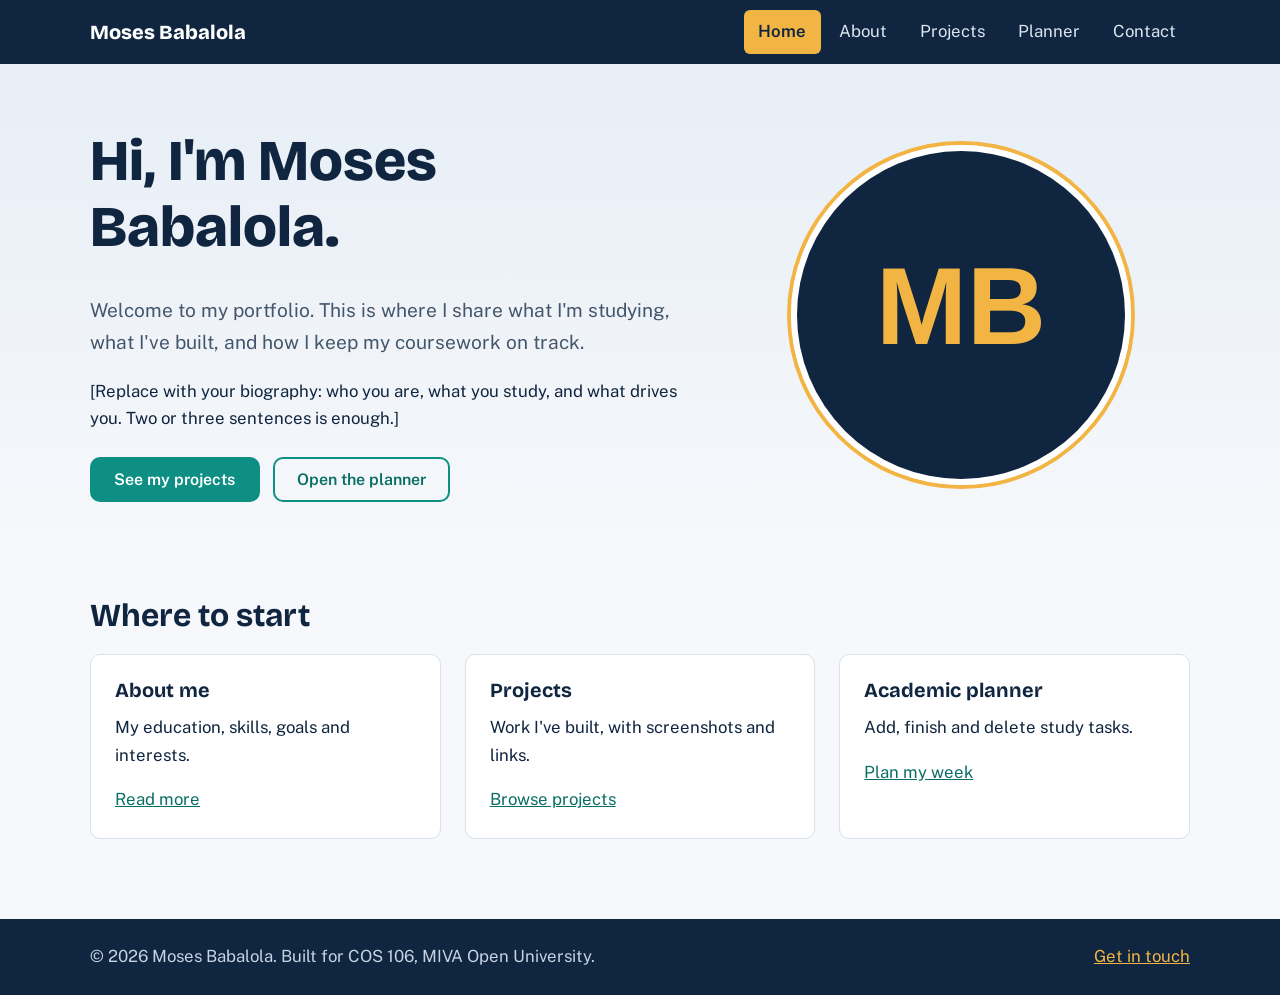
==== index.html @ 461c37a0 "Add files via upload" ====
<!DOCTYPE html>
<html lang="en">
<head>
  <meta charset="UTF-8">
  <meta name="viewport" content="width=device-width, initial-scale=1">
  <meta name="description" content="Student portfolio and academic planner of Moses Babalola.">
  <title>Home | Moses Babalola</title>
  <link rel="preconnect" href="https://fonts.googleapis.com">
  <link rel="preconnect" href="https://fonts.gstatic.com" crossorigin>
  <link href="https://fonts.googleapis.com/css2?family=Bricolage+Grotesque:wght@500;700;800&family=Public+Sans:wght@400;500;600&display=swap" rel="stylesheet">
  <link rel="stylesheet" href="css/style.css">
</head>
<body>
  <a class="skip" href="#main">Skip to content</a>
  <header class="site-header">
    <div class="wrap bar">
      <a class="brand" href="index.html">Moses Babalola</a>
      <button class="nav-toggle" aria-expanded="false" aria-controls="menu">Menu</button>
      <nav aria-label="Main">
        <ul id="menu" class="menu">
        <li><a href="index.html" aria-current="page">Home</a></li>
        <li><a href="about.html">About</a></li>
        <li><a href="projects.html">Projects</a></li>
        <li><a href="planner.html">Planner</a></li>
        <li><a href="contact.html">Contact</a></li>
        </ul>
      </nav>
    </div>
  </header>
  <main id="main">
    <section class="hero">
      <div class="wrap hero-grid">
        <div class="hero-text">
          <h1>Hi, I'm Moses Babalola.</h1>
          <p class="lead">Welcome to my portfolio. This is where I share what I'm studying, what I've built, and how I keep my coursework on track.</p>
          <p>[Replace with your biography: who you are, what you study, and what drives you. Two or three sentences is enough.]</p>
          <div class="actions">
            <a class="btn" href="projects.html">See my projects</a>
            <a class="btn btn-ghost" href="planner.html">Open the planner</a>
          </div>
        </div>
        <figure class="hero-photo">
          <img src="images/profile.svg" alt="Portrait of Moses Babalola (replace with your photograph)" width="360" height="360">
        </figure>
      </div>
    </section>

    <section class="wrap section">
      <h2>Where to start</h2>
      <div class="grid-3">
        <article class="card"><h3>About me</h3><p>My education, skills, goals and interests.</p><a href="about.html">Read more</a></article>
        <article class="card"><h3>Projects</h3><p>Work I've built, with screenshots and links.</p><a href="projects.html">Browse projects</a></article>
        <article class="card"><h3>Academic planner</h3><p>Add, finish and delete study tasks.</p><a href="planner.html">Plan my week</a></article>
      </div>
    </section>
  </main>
  <footer class="site-footer">
    <div class="wrap foot">
      <p>&copy; 2026 Moses Babalola. Built for COS 106, MIVA Open University.</p>
      <p><a href="contact.html">Get in touch</a></p>
    </div>
  </footer>
  <script src="js/main.js"></script>
</body>
</html>
---- css/style.css ----
:root{
  --ink:#10253f; --ink-soft:#44566b; --paper:#f6f8fb; --surface:#ffffff;
  --line:#d9e1ea; --accent:#0e8f83; --accent-dark:#0a6f66; --highlight:#f2b544;
  --danger:#b3261e; --ok:#1b7a3d; --radius:10px;
  --font-head:"Bricolage Grotesque","Segoe UI",Arial,sans-serif;
  --font-body:"Public Sans","Segoe UI",Arial,sans-serif;
}
*,*::before,*::after{box-sizing:border-box}
html{scroll-behavior:smooth}
body{margin:0;font-family:var(--font-body);color:var(--ink);background:var(--paper);line-height:1.65;font-size:1.05rem}
img,video{max-width:100%;height:auto;display:block}
h1,h2,h3{font-family:var(--font-head);line-height:1.15;margin:0 0 .6em}
h1{font-size:clamp(2.2rem,5vw,3.6rem);font-weight:800}
h2{font-size:clamp(1.5rem,3vw,2rem);font-weight:700}
h3{font-size:1.25rem;font-weight:700}
p{margin:0 0 1em;max-width:70ch}
a{color:var(--accent-dark)}
a:hover{color:var(--ink)}
:focus-visible{outline:3px solid var(--highlight);outline-offset:3px}
.wrap{width:min(1100px,100% - 2.5rem);margin-inline:auto}
.narrow{max-width:680px}
.section{padding:3rem 0}
.lead{font-size:1.2rem;color:var(--ink-soft)}
.note{font-size:.9rem;color:var(--ink-soft)}
.skip{position:absolute;left:-999px;top:0;background:var(--highlight);color:var(--ink);padding:.5rem 1rem;z-index:100}
.skip:focus{left:0}

/* Header and navigation */
.site-header{background:var(--ink);position:sticky;top:0;z-index:50}
.bar{display:flex;align-items:center;justify-content:space-between;gap:1rem;min-height:64px;flex-wrap:wrap}
.brand{font-family:var(--font-head);font-weight:800;font-size:1.25rem;color:#fff;text-decoration:none}
.menu{display:flex;gap:.25rem;list-style:none;margin:0;padding:0}
.menu a{display:block;color:#dbe6f2;text-decoration:none;padding:.5rem .9rem;border-radius:6px;transition:background .2s,color .2s}
.menu a:hover{background:rgba(255,255,255,.12);color:#fff}
.menu a[aria-current="page"]{background:var(--highlight);color:var(--ink);font-weight:600}
.nav-toggle{display:none;background:transparent;color:#fff;border:1px solid rgba(255,255,255,.5);border-radius:6px;padding:.4rem .9rem;font:inherit;cursor:pointer}

/* Hero */
.hero{background:linear-gradient(180deg,#e7eef6 0,var(--paper) 100%);padding:4rem 0 3rem}
.hero-grid{display:grid;grid-template-columns:1.3fr 1fr;gap:3rem;align-items:center}
.hero-text{animation:rise .7s ease-out both}
.hero-photo{margin:0;justify-self:center}
.hero-photo img{width:min(340px,80vw);aspect-ratio:1;border-radius:50%;object-fit:cover;border:6px solid var(--surface);box-shadow:0 0 0 4px var(--highlight)}
@keyframes rise{from{opacity:0;transform:translateY(14px)}to{opacity:1;transform:none}}

/* Buttons */
.actions{display:flex;gap:.8rem;flex-wrap:wrap;margin-top:1.5rem}
.btn{display:inline-block;background:var(--accent);color:#fff;border:2px solid var(--accent);border-radius:var(--radius);padding:.7rem 1.4rem;font:600 1rem var(--font-body);text-decoration:none;cursor:pointer;transition:background .2s,transform .15s,color .2s}
.btn:hover{background:var(--accent-dark);border-color:var(--accent-dark);color:#fff;transform:translateY(-2px)}
.btn:disabled{opacity:.5;cursor:not-allowed;transform:none}
.btn-ghost{background:transparent;color:var(--accent-dark)}
.btn-ghost:hover{color:#fff}

/* Layout helpers */
.grid-3{display:grid;grid-template-columns:repeat(auto-fit,minmax(260px,1fr));gap:1.5rem}
.two-col{display:grid;grid-template-columns:1fr 1fr;gap:3rem}
.card{background:var(--surface);border:1px solid var(--line);border-radius:var(--radius);padding:1.5rem;transition:transform .2s,box-shadow .2s}
.card:hover{transform:translateY(-4px);box-shadow:0 10px 24px rgba(16,37,63,.1)}
.project{padding:0;overflow:hidden}
.project img{width:100%;aspect-ratio:5/3;object-fit:cover;background:var(--line)}
.project-body{padding:1.25rem 1.5rem 1.5rem}
.tags{font-size:.9rem;color:var(--ink-soft)}
.links{display:flex;gap:1.2rem;margin:0}

/* About page */
.timeline{padding-left:1.2rem}
.timeline li{margin-bottom:.8rem;padding-left:.4rem}
.ticks{list-style:none;padding:0}
.ticks li{padding-left:1.7rem;position:relative;margin-bottom:.5rem}
.ticks li::before{content:"";position:absolute;left:0;top:.45em;width:.9rem;height:.5rem;border-left:3px solid var(--accent);border-bottom:3px solid var(--accent);transform:rotate(-45deg) scale(.8)}
.table-scroll{overflow-x:auto}
table{width:100%;border-collapse:collapse;background:var(--surface)}
caption{text-align:left;font-weight:600;padding-bottom:.6rem}
th,td{text-align:left;padding:.75rem 1rem;border-bottom:1px solid var(--line)}
thead th{background:var(--ink);color:#fff}
tbody tr:hover{background:#eef4f9}
video,audio{width:100%;border-radius:var(--radius);margin-bottom:.4rem}
audio{margin-top:1rem}
code{background:#e6edf4;padding:.1em .4em;border-radius:4px;font-size:.9em}

/* Forms */
.panel{background:var(--surface);border:1px solid var(--line);border-radius:var(--radius);padding:1.5rem}
#task-form{display:flex;gap:1rem;align-items:flex-end;flex-wrap:wrap}
.stack{display:grid;gap:1.1rem}
.field{display:flex;flex-direction:column;gap:.35rem}
.field.grow{flex:1 1 260px}
label{font-weight:600;font-size:.95rem}
input,textarea{font:inherit;color:var(--ink);padding:.7rem .9rem;border:1.5px solid #b7c4d3;border-radius:8px;background:#fff;transition:border-color .2s,box-shadow .2s}
input:focus,textarea:focus{outline:none;border-color:var(--accent);box-shadow:0 0 0 3px rgba(14,143,131,.2)}
.invalid{border-color:var(--danger)}
.error{color:var(--danger);font-size:.9rem;min-height:1.2em;margin:0}
.success{color:var(--ok);font-weight:600;margin:0}

/* Planner list */
.planner-head{display:flex;justify-content:space-between;align-items:center;margin:2rem 0 .8rem;flex-wrap:wrap;gap:.5rem}
.planner-head p{margin:0;font-weight:600}
.tasks{list-style:none;padding:0;margin:0;display:grid;gap:.7rem}
.task{display:flex;align-items:center;gap:.9rem;background:var(--surface);border:1px solid var(--line);border-left:5px solid var(--accent);border-radius:var(--radius);padding:.8rem 1rem;animation:rise .3s ease-out both}
.task input[type=checkbox]{width:1.3rem;height:1.3rem;accent-color:var(--accent);flex:none}
.task-text{flex:1;word-break:break-word}
.task-due{font-size:.85rem;color:var(--ink-soft);display:block}
.task.done{border-left-color:var(--ok);opacity:.75}
.task.done .task-text strong{text-decoration:line-through;font-weight:400}
.task-delete{background:transparent;color:var(--danger);border:1.5px solid var(--danger);border-radius:8px;padding:.35rem .8rem;font:600 .9rem var(--font-body);cursor:pointer;transition:background .2s,color .2s}
.task-delete:hover{background:var(--danger);color:#fff}
.empty{color:var(--ink-soft)}

/* Footer */
.site-footer{background:var(--ink);color:#c5d3e2;margin-top:2rem;padding:1.5rem 0}
.foot{display:flex;justify-content:space-between;flex-wrap:wrap;gap:.5rem}
.foot p{margin:0}
.site-footer a{color:var(--highlight)}

/* Responsive */
@media (max-width:760px){
  .hero-grid,.two-col{grid-template-columns:1fr;gap:2rem}
  .hero-photo{order:-1}
  .nav-toggle{display:inline-block}
  nav{width:100%}
  .menu{display:none;flex-direction:column;padding-bottom:.8rem}
  .menu.open{display:flex}
  .section{padding:2rem 0}
}
@media (prefers-reduced-motion:reduce){
  *,*::before,*::after{animation:none!important;transition:none!important;scroll-behavior:auto!important}
}
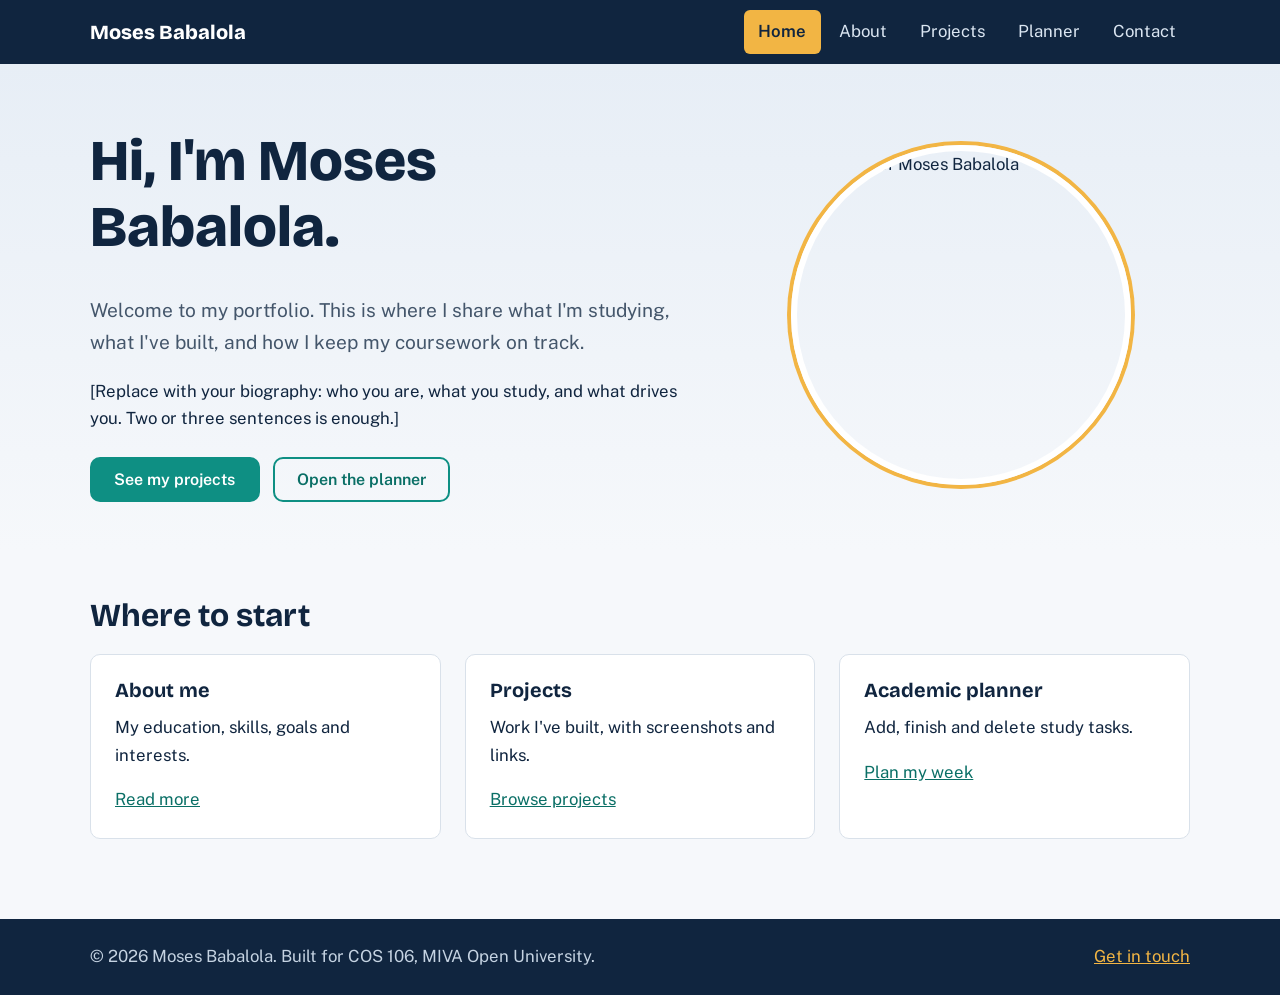
==== commit 7c32f287: "Update index.html" ====
--- a/index.html
+++ b/index.html
@@ -40,7 +40,7 @@
           </div>
         </div>
         <figure class="hero-photo">
-          <img src="images/profile.svg" alt="Portrait of Moses Babalola (replace with your photograph)" width="360" height="360">
+          <img src="images/"C:\Users\hp\OneDrive\Pictures\Passport.jpg"" alt="Portrait of Moses Babalola" width="360" height="360">
         </figure>
       </div>
     </section>
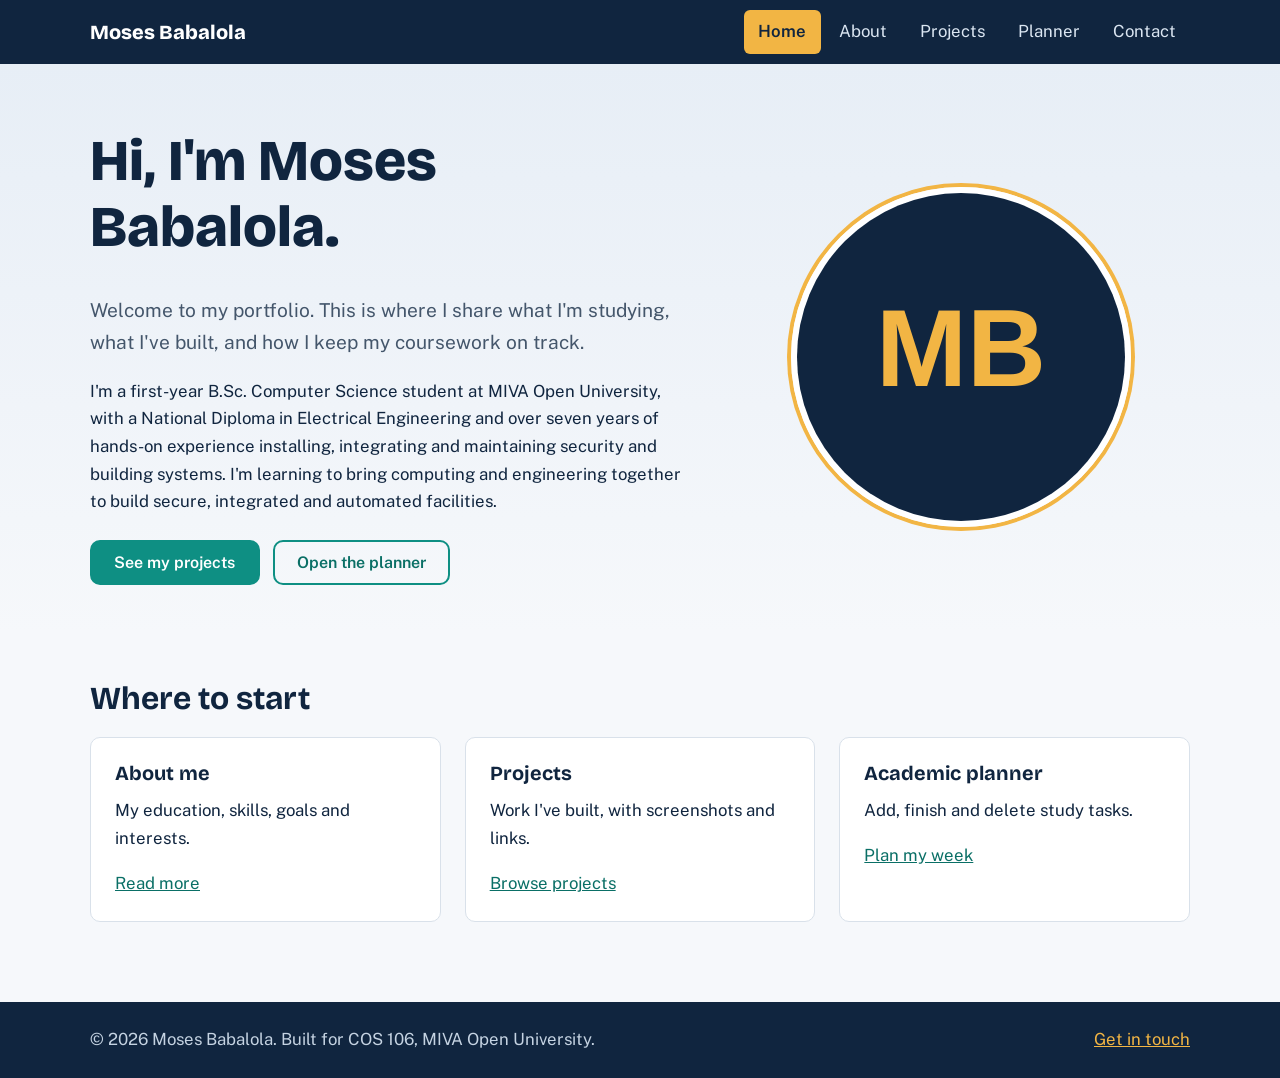
==== commit d704b015: "Add files via upload" ====
--- a/index.html
+++ b/index.html
@@ -33,14 +33,14 @@
         <div class="hero-text">
           <h1>Hi, I'm Moses Babalola.</h1>
           <p class="lead">Welcome to my portfolio. This is where I share what I'm studying, what I've built, and how I keep my coursework on track.</p>
-          <p>[Replace with your biography: who you are, what you study, and what drives you. Two or three sentences is enough.]</p>
+          <p>I'm a first-year B.Sc. Computer Science student at MIVA Open University, with a National Diploma in Electrical Engineering and over seven years of hands-on experience installing, integrating and maintaining security and building systems. I'm learning to bring computing and engineering together to build secure, integrated and automated facilities.</p>
           <div class="actions">
             <a class="btn" href="projects.html">See my projects</a>
             <a class="btn btn-ghost" href="planner.html">Open the planner</a>
           </div>
         </div>
         <figure class="hero-photo">
-          <img src="images/"C:\Users\hp\OneDrive\Pictures\Passport.jpg"" alt="Portrait of Moses Babalola" width="360" height="360">
+          <img src="images/profile.svg" alt="Portrait of Moses Babalola" width="360" height="360">
         </figure>
       </div>
     </section>
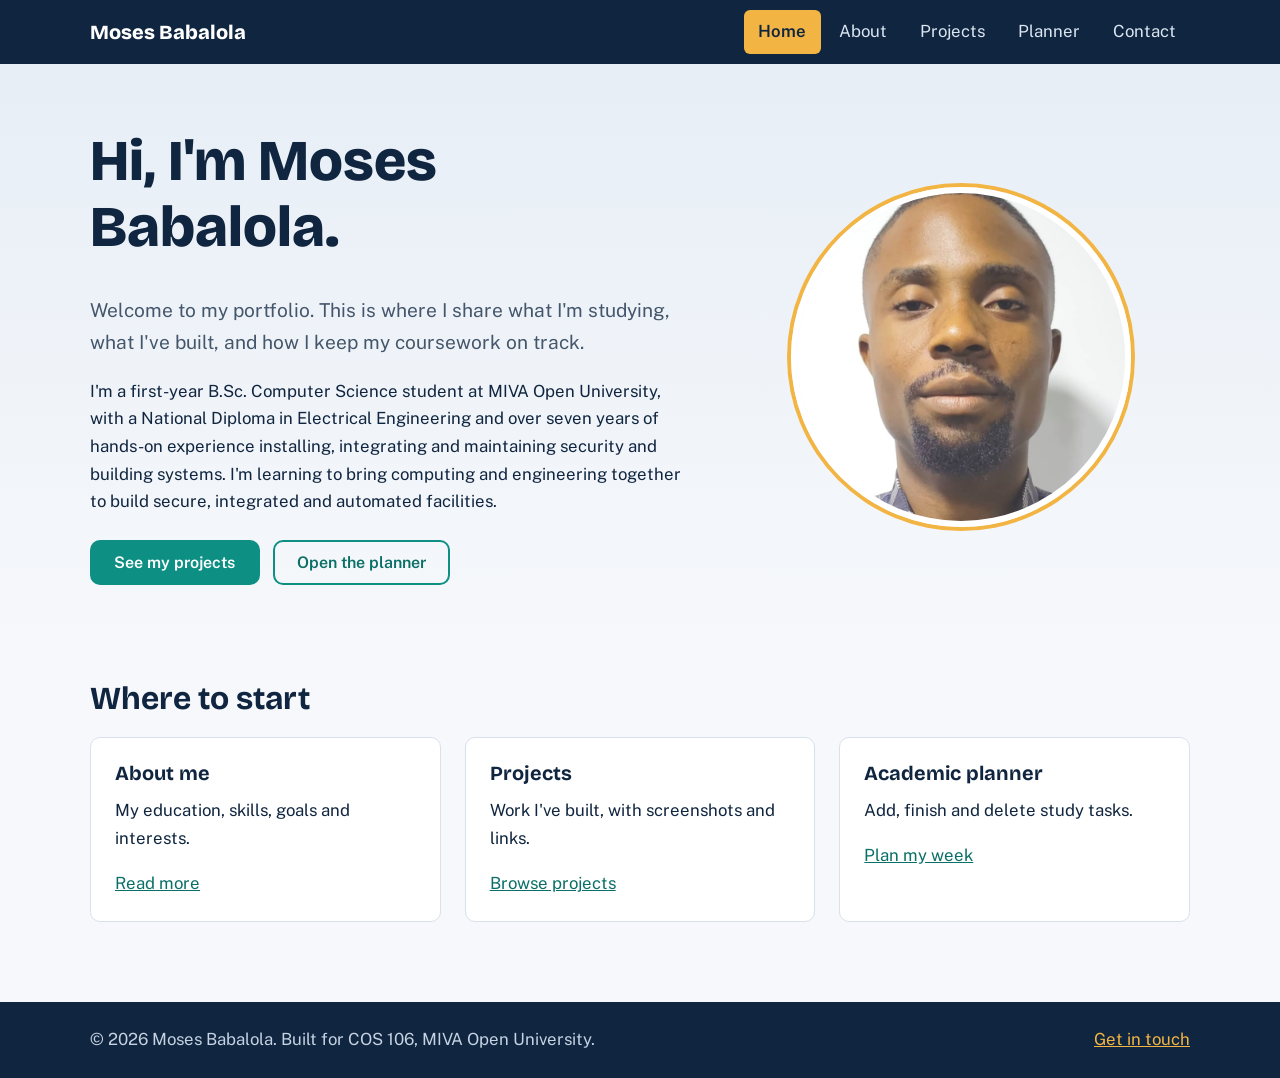
==== commit e997b5c3: "Replace profile image format from SVG to JPG" ====
--- a/index.html
+++ b/index.html
@@ -40,7 +40,7 @@
           </div>
         </div>
         <figure class="hero-photo">
-          <img src="images/profile.svg" alt="Portrait of Moses Babalola" width="360" height="360">
+          <img src="images/profile.jpg" alt="Portrait of Moses Babalola" width="360" height="360">
         </figure>
       </div>
     </section>
